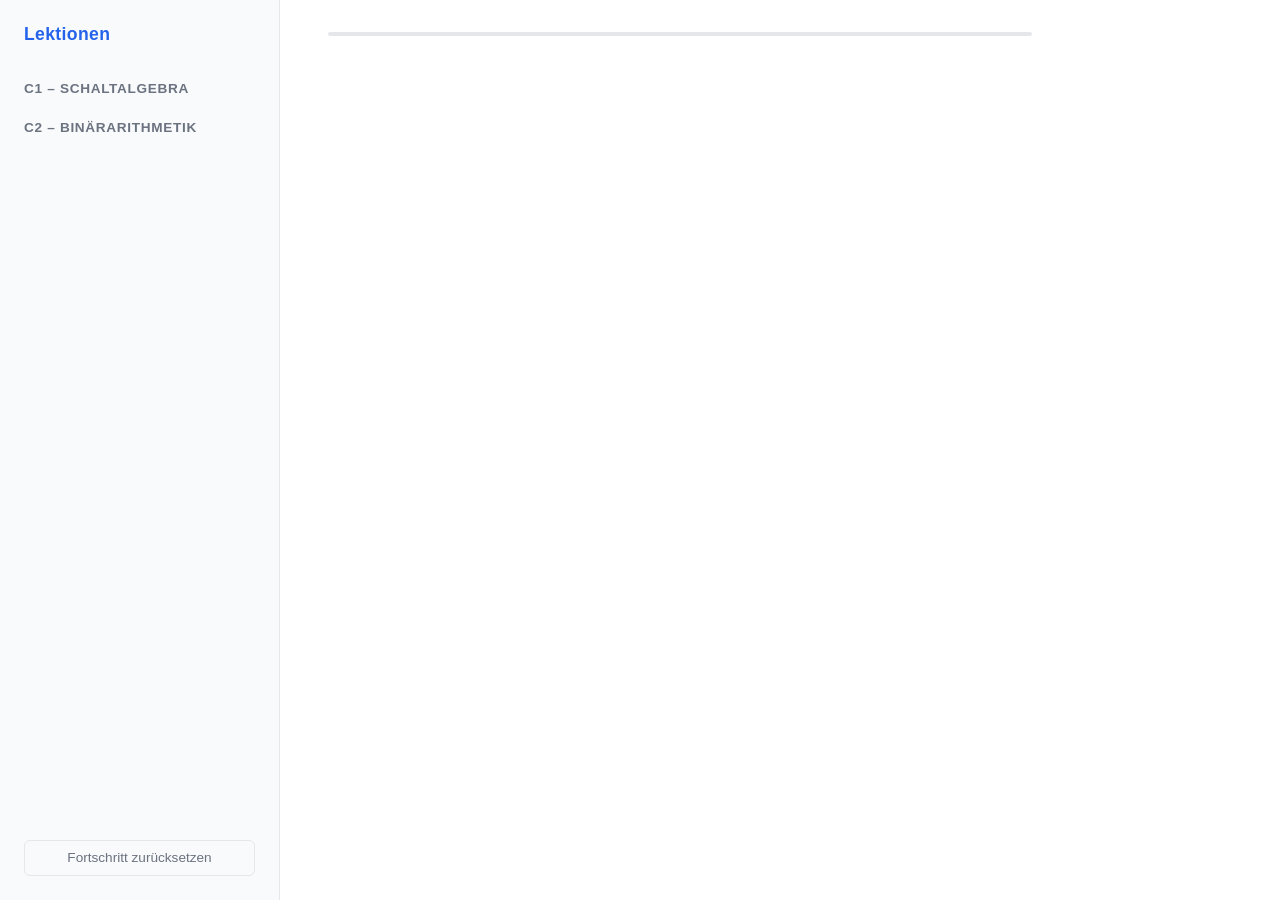
==== app/index.html @ 004c31af "feat: project scaffold with HTML shell, base CSS, empty JS modules Co-Authored-By: Claude Opus 4.6 (" ====
<!DOCTYPE html>
<html lang="de">
<head>
  <meta charset="UTF-8">
  <meta name="viewport" content="width=device-width, initial-scale=1.0">
  <title>KOIN Lernprogramm – Rechnerarchitektur</title>
  <link rel="stylesheet" href="css/style.css">
</head>
<body>
  <aside id="sidebar">
    <h2>Lektionen</h2>
    <div id="module-c1">
      <h3>C1 – Schaltalgebra</h3>
      <ul id="lesson-list-c1"></ul>
    </div>
    <div id="module-c2">
      <h3>C2 – Binärarithmetik</h3>
      <ul id="lesson-list-c2"></ul>
    </div>
    <button id="reset-progress">Fortschritt zurücksetzen</button>
  </aside>
  <main id="content">
    <div id="progress-bar-container">
      <div id="progress-bar"></div>
    </div>
    <div id="lesson-container"></div>
  </main>
  <script src="js/progress.js"></script>
  <script src="js/parser.js"></script>
  <script src="js/exercises.js"></script>
  <script src="js/renderer.js"></script>
  <script src="js/lessons-c1.js"></script>
  <script src="js/lessons-c2.js"></script>
  <script src="js/app.js"></script>
</body>
</html>
---- app/css/style.css ----
/* === CSS-Variablen === */
:root {
  --accent: #2563EB;
  --accent-light: #DBEAFE;
  --success: #16A34A;
  --error: #DC2626;
  --text: #1F2937;
  --text-light: #6B7280;
  --bg: #FFFFFF;
  --sidebar-bg: #F9FAFB;
  --border: #E5E7EB;
  --sidebar-width: 280px;
}

/* === Reset === */
*,
*::before,
*::after {
  box-sizing: border-box;
  margin: 0;
  padding: 0;
}

/* === Body: CSS Grid Layout === */
body {
  display: grid;
  grid-template-columns: var(--sidebar-width) 1fr;
  min-height: 100vh;
  font-family: -apple-system, BlinkMacSystemFont, "Segoe UI", Roboto,
    "Helvetica Neue", Arial, sans-serif;
  color: var(--text);
  background: var(--bg);
}

/* === Sidebar === */
#sidebar {
  display: flex;
  flex-direction: column;
  background: var(--sidebar-bg);
  border-right: 1px solid var(--border);
  padding: 1.5rem;
  position: sticky;
  top: 0;
  height: 100vh;
  overflow-y: auto;
}

#sidebar h2 {
  font-size: 1.1rem;
  color: var(--accent);
  margin-bottom: 1.25rem;
  letter-spacing: 0.02em;
}

#sidebar h3 {
  font-size: 0.85rem;
  color: var(--text-light);
  text-transform: uppercase;
  letter-spacing: 0.05em;
  margin-bottom: 0.5rem;
  margin-top: 1rem;
}

#sidebar ul {
  list-style: none;
}

#sidebar li {
  padding: 0.5rem 0.75rem;
  border-radius: 6px;
  cursor: pointer;
  font-size: 0.9rem;
  color: var(--text);
  transition: background 0.15s ease;
}

#sidebar li:hover {
  background: var(--accent-light);
}

#sidebar li.active {
  background: var(--accent-light);
  color: var(--accent);
  font-weight: 600;
}

#sidebar li.completed {
  color: var(--success);
}

/* Reset-Button: wird durch flex + margin-top:auto nach unten gedrückt */
#reset-progress {
  margin-top: auto;
  padding: 0.6rem 1rem;
  background: none;
  border: 1px solid var(--border);
  border-radius: 6px;
  color: var(--text-light);
  font-size: 0.85rem;
  cursor: pointer;
  transition: background 0.15s ease, color 0.15s ease;
}

#reset-progress:hover {
  background: var(--error);
  color: #fff;
  border-color: var(--error);
}

/* === Hauptinhalt === */
#content {
  padding: 2rem 3rem;
  max-width: 800px;
}

/* === Fortschrittsbalken === */
#progress-bar-container {
  height: 4px;
  background: #E5E7EB;
  border-radius: 2px;
  margin-bottom: 2rem;
}

#progress-bar {
  height: 100%;
  background: var(--accent);
  border-radius: 2px;
  width: 0%;
  transition: width 0.4s ease;
}

/* === Typografie === */
h1 {
  font-size: 1.8rem;
  margin-bottom: 1rem;
  color: var(--text);
}

h2 {
  font-size: 1.4rem;
  margin-bottom: 0.75rem;
  color: var(--text);
}

h3 {
  font-size: 1.1rem;
  margin-bottom: 0.5rem;
  color: var(--text);
}

p {
  line-height: 1.6;
  margin-bottom: 1rem;
  color: var(--text);
}
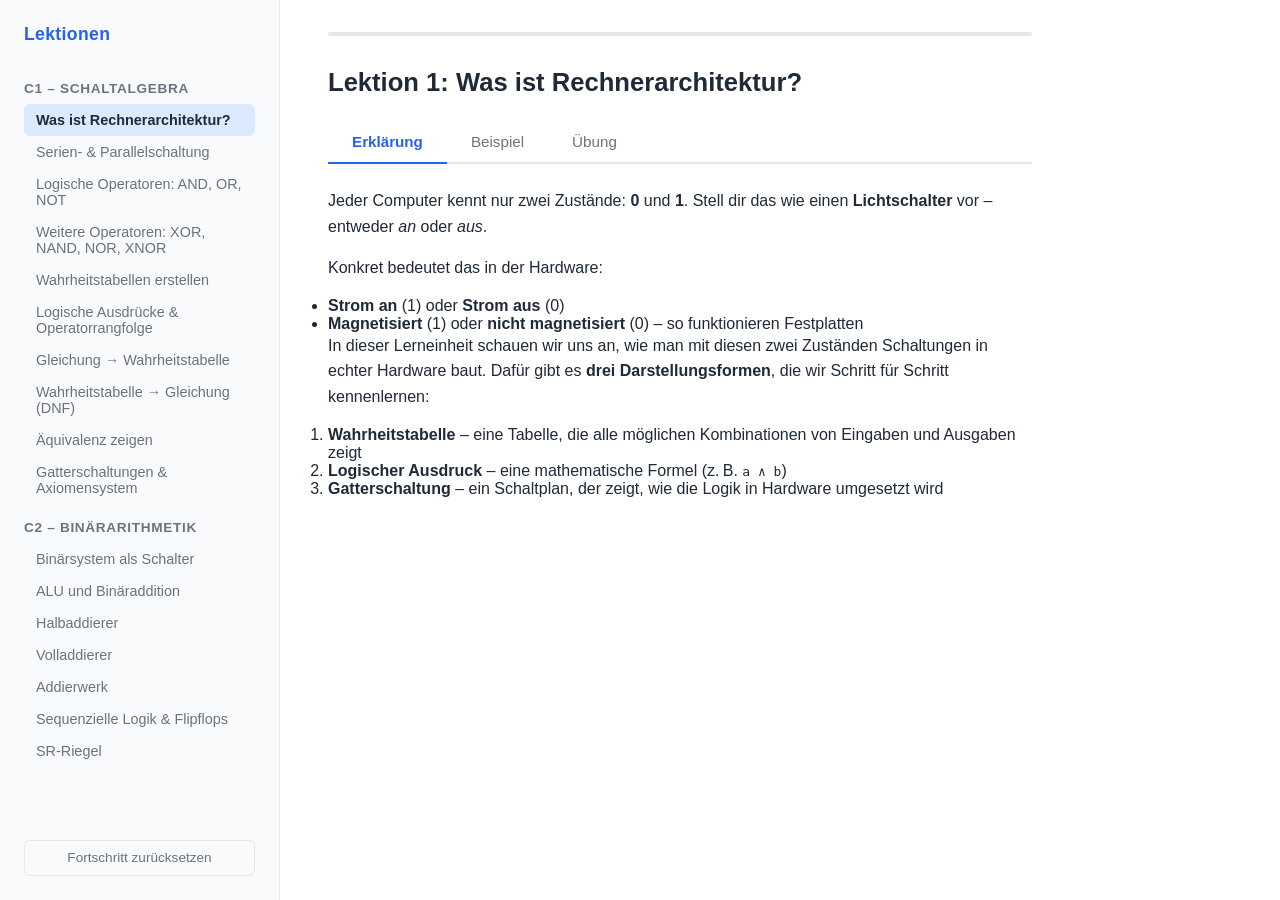
==== commit 75e32a7d: "feat: responsive layout, visual polish, integration fixes - Hamburger-Menue fuer Tablet/Mobil (<1024" ====
--- a/app/index.html
+++ b/app/index.html
@@ -7,6 +7,7 @@
   <link rel="stylesheet" href="css/style.css">
 </head>
 <body>
+  <button class="menu-toggle" id="menu-toggle">&#9776;</button>
   <aside id="sidebar">
     <h2>Lektionen</h2>
     <div id="module-c1">
--- a/app/css/style.css
+++ b/app/css/style.css
@@ -88,6 +88,14 @@
   color: var(--success);
 }
 
+#sidebar li.in-progress {
+  color: var(--text);
+}
+
+#sidebar li.not-started {
+  color: var(--text-light);
+}
+
 /* Reset-Button: wird durch flex + margin-top:auto nach unten gedrückt */
 #reset-progress {
   margin-top: auto;
@@ -153,3 +161,424 @@
   margin-bottom: 1rem;
   color: var(--text);
 }
+
+/* === Phase Tabs === */
+.phase-tabs {
+  display: flex;
+  gap: 0;
+  border-bottom: 2px solid var(--border);
+  margin-bottom: 1.5rem;
+}
+
+.phase-tab {
+  padding: 0.75rem 1.5rem;
+  border: none;
+  background: none;
+  cursor: pointer;
+  font-size: 0.95rem;
+  color: var(--text-light);
+  border-bottom: 2px solid transparent;
+  margin-bottom: -2px;
+  transition: all 0.2s;
+}
+
+.phase-tab:hover {
+  color: var(--text);
+}
+
+.phase-tab.active {
+  color: var(--accent);
+  border-bottom-color: var(--accent);
+  font-weight: 600;
+}
+
+/* === Phasen === */
+.phase {
+  display: none;
+  animation: fadeIn 0.3s ease;
+}
+
+.phase.active {
+  display: block;
+}
+
+@keyframes fadeIn {
+  from { opacity: 0; transform: translateY(5px); }
+  to { opacity: 1; transform: translateY(0); }
+}
+
+/* === Beispiel-Schritte === */
+.example-step {
+  background: var(--sidebar-bg);
+  border: 1px solid var(--border);
+  border-radius: 8px;
+  margin-bottom: 0.75rem;
+  overflow: hidden;
+}
+
+.example-step summary {
+  padding: 0.75rem 1rem;
+  cursor: pointer;
+  font-weight: 600;
+  color: var(--text);
+  list-style: none;
+}
+
+.example-step summary::before {
+  content: '▶ ';
+  font-size: 0.7rem;
+  margin-right: 0.5rem;
+  transition: transform 0.2s;
+  display: inline-block;
+}
+
+.example-step[open] summary::before {
+  transform: rotate(90deg);
+}
+
+.step-content {
+  padding: 0.75rem 1rem;
+  border-top: 1px solid var(--border);
+}
+
+/* === Lektion Titel === */
+#lesson-container h1 {
+  margin-bottom: 1.5rem;
+  font-size: 1.6rem;
+}
+
+/* === Uebungen allgemein === */
+.exercise-question {
+  font-weight: 600;
+  margin-bottom: 1rem;
+  font-size: 1.05rem;
+}
+
+.exercise-feedback {
+  margin-top: 1rem;
+  padding: 0.75rem 1rem;
+  border-radius: 8px;
+  font-size: 0.9rem;
+}
+
+.exercise-feedback.correct {
+  background: #DCFCE7;
+  color: #166534;
+  border: 1px solid #BBF7D0;
+}
+
+.exercise-feedback.incorrect {
+  background: #FEF2F2;
+  color: #991B1B;
+  border: 1px solid #FECACA;
+}
+
+/* === Multiple Choice === */
+.mc-options {
+  display: flex;
+  flex-direction: column;
+  gap: 0.5rem;
+}
+
+.mc-option {
+  padding: 0.75rem 1rem;
+  border: 2px solid var(--border);
+  border-radius: 8px;
+  background: white;
+  cursor: pointer;
+  text-align: left;
+  font-size: 0.95rem;
+  transition: all 0.2s;
+}
+
+.mc-option:hover:not(:disabled) {
+  border-color: var(--accent);
+  background: var(--accent-light);
+}
+
+.mc-option.correct {
+  border-color: var(--success);
+  background: #DCFCE7;
+  color: #166534;
+}
+
+.mc-option.incorrect {
+  border-color: var(--error);
+  background: #FEF2F2;
+  color: #991B1B;
+}
+
+.mc-option:disabled {
+  cursor: not-allowed;
+  opacity: 0.7;
+}
+
+/* === Wahrheitstabelle === */
+.truth-table {
+  border-collapse: collapse;
+  margin: 1rem 0;
+}
+
+.truth-table th,
+.truth-table td {
+  border: 1px solid var(--border);
+  padding: 0.5rem 1rem;
+  text-align: center;
+  min-width: 50px;
+}
+
+.truth-table th {
+  background: var(--sidebar-bg);
+  font-weight: 600;
+  font-size: 0.9rem;
+}
+
+.truth-table .input-col {
+  background: var(--sidebar-bg);
+  color: var(--text-light);
+}
+
+.truth-table .result-col {
+  cursor: pointer;
+  font-weight: 600;
+  user-select: none;
+  transition: all 0.15s;
+}
+
+.truth-table .result-col:hover {
+  background: var(--accent-light);
+}
+
+.truth-table .result-col.correct {
+  background: #DCFCE7;
+  color: #166534;
+}
+
+.truth-table .result-col.incorrect {
+  background: #FEF2F2;
+  color: #991B1B;
+}
+
+.exercise-check-btn {
+  margin-top: 1rem;
+  padding: 0.6rem 1.5rem;
+  background: var(--accent);
+  color: white;
+  border: none;
+  border-radius: 6px;
+  cursor: pointer;
+  font-size: 0.95rem;
+  transition: background 0.2s;
+}
+
+.exercise-check-btn:hover {
+  background: #1D4ED8;
+}
+
+.exercise-check-btn:disabled {
+  background: var(--text-light);
+  cursor: not-allowed;
+}
+
+/* === Ausdruck-Eingabe === */
+.expression-input-area {
+  margin: 1rem 0;
+}
+
+.expression-field {
+  width: 100%;
+  padding: 0.75rem;
+  font-family: 'Courier New', monospace;
+  font-size: 1.1rem;
+  border: 2px solid var(--border);
+  border-radius: 6px;
+  outline: none;
+  transition: border-color 0.2s;
+}
+
+.expression-field:focus {
+  border-color: var(--accent);
+}
+
+.symbol-buttons {
+  display: flex;
+  gap: 0.5rem;
+  margin-top: 0.5rem;
+  flex-wrap: wrap;
+}
+
+.symbol-btn {
+  padding: 0.4rem 0.8rem;
+  border: 1px solid var(--border);
+  border-radius: 4px;
+  background: var(--sidebar-bg);
+  cursor: pointer;
+  font-size: 1rem;
+  font-family: 'Courier New', monospace;
+  transition: all 0.15s;
+}
+
+.symbol-btn:hover {
+  background: var(--accent-light);
+  border-color: var(--accent);
+}
+
+/* === Zuordnung === */
+.matching-area {
+  display: grid;
+  grid-template-columns: 1fr 1fr;
+  gap: 2rem;
+  margin: 1rem 0;
+}
+
+.match-item {
+  padding: 0.75rem 1rem;
+  border: 2px solid var(--border);
+  border-radius: 8px;
+  cursor: pointer;
+  text-align: center;
+  margin-bottom: 0.5rem;
+  transition: all 0.2s;
+  user-select: none;
+}
+
+.match-item:hover {
+  border-color: var(--accent);
+}
+
+.match-item.selected {
+  border-color: var(--accent);
+  background: var(--accent-light);
+  box-shadow: 0 0 0 2px var(--accent-light);
+}
+
+.match-item.matched {
+  opacity: 0.9;
+  color: white;
+  font-weight: 600;
+}
+
+/* === Binaerrechnung === */
+.binary-calc {
+  display: inline-block;
+  font-family: 'Courier New', monospace;
+  font-size: 1.2rem;
+  margin: 1rem 0;
+}
+
+.binary-row {
+  display: flex;
+  justify-content: flex-end;
+  gap: 0.25rem;
+  margin-bottom: 0.25rem;
+}
+
+.binary-cell {
+  width: 2.5rem;
+  height: 2.5rem;
+  display: flex;
+  align-items: center;
+  justify-content: center;
+  font-weight: 600;
+}
+
+.binary-input {
+  width: 2.5rem;
+  height: 2.5rem;
+  text-align: center;
+  font-family: 'Courier New', monospace;
+  font-size: 1.2rem;
+  font-weight: 600;
+  border: 2px solid var(--border);
+  border-radius: 6px;
+  outline: none;
+  transition: border-color 0.2s;
+}
+
+.binary-input:focus {
+  border-color: var(--accent);
+}
+
+.binary-input.correct {
+  border-color: var(--success);
+  background: #DCFCE7;
+}
+
+.binary-input.incorrect {
+  border-color: var(--error);
+  background: #FEF2F2;
+}
+
+.binary-operator {
+  font-size: 1.2rem;
+  margin-right: 0.5rem;
+}
+
+.binary-divider {
+  border-top: 2px solid var(--text);
+  margin: 0.25rem 0;
+}
+
+.binary-label {
+  font-size: 0.8rem;
+  color: var(--text-light);
+  margin-right: 0.5rem;
+}
+
+/* === Gatter-Symbole (IEC 60617-12) === */
+.gate-symbol {
+  display: inline-block;
+  vertical-align: middle;
+}
+
+/* === Responsive: Tablet (< 1024px) === */
+@media (max-width: 1024px) {
+  body {
+    grid-template-columns: 1fr;
+  }
+
+  #sidebar {
+    position: fixed;
+    left: -280px;
+    top: 0;
+    z-index: 100;
+    transition: left 0.3s;
+    box-shadow: none;
+  }
+
+  #sidebar.open {
+    left: 0;
+    box-shadow: 2px 0 10px rgba(0,0,0,0.1);
+  }
+
+  #content {
+    padding: 1rem 1.5rem;
+  }
+
+  /* Hamburger Button */
+  .menu-toggle {
+    display: block;
+  }
+}
+
+@media (min-width: 1025px) {
+  .menu-toggle {
+    display: none;
+  }
+}
+
+.menu-toggle {
+  position: fixed;
+  top: 1rem;
+  left: 1rem;
+  z-index: 101;
+  background: var(--accent);
+  color: white;
+  border: none;
+  border-radius: 6px;
+  width: 40px;
+  height: 40px;
+  font-size: 1.2rem;
+  cursor: pointer;
+  display: none;
+}
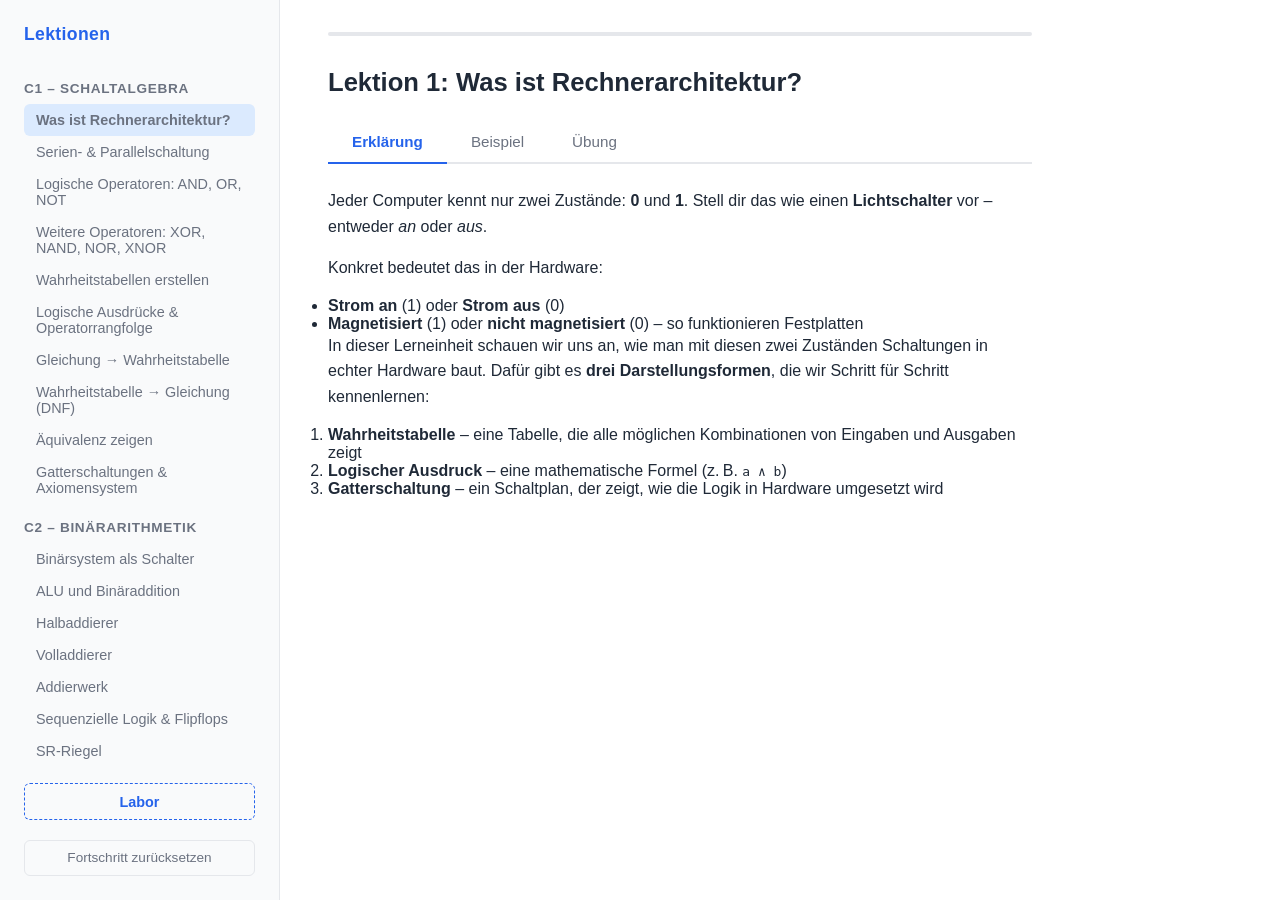
==== commit 2cf6c394: "feat: add sandbox/lab page with all interactive components Co-Authored-By: Claude Opus 4.6 (1M conte" ====
--- a/app/index.html
+++ b/app/index.html
@@ -18,6 +18,7 @@
       <h3>C2 – Binärarithmetik</h3>
       <ul id="lesson-list-c2"></ul>
     </div>
+    <div id="lab-entry" class="lab-entry">Labor</div>
     <button id="reset-progress">Fortschritt zurücksetzen</button>
   </aside>
   <main id="content">
@@ -28,8 +29,11 @@
   </main>
   <script src="js/progress.js"></script>
   <script src="js/parser.js"></script>
+  <script src="js/visuals.js"></script>
+  <script src="js/circuits.js"></script>
   <script src="js/exercises.js"></script>
   <script src="js/renderer.js"></script>
+  <script src="js/sandbox.js"></script>
   <script src="js/lessons-c1.js"></script>
   <script src="js/lessons-c2.js"></script>
   <script src="js/app.js"></script>
--- a/app/css/style.css
+++ b/app/css/style.css
@@ -10,6 +10,10 @@
   --sidebar-bg: #F9FAFB;
   --border: #E5E7EB;
   --sidebar-width: 280px;
+  --signal-high: #16A34A;
+  --signal-low: #9CA3AF;
+  --signal-carry: #F59E0B;
+  --signal-active: #2563EB;
 }
 
 /* === Reset === */
@@ -530,6 +534,29 @@
   display: inline-block;
   vertical-align: middle;
 }
+
+/* === Schaltungsdiagramme (Lektionen 13-17) === */
+.circuit-diagram {
+  display: block;
+  width: 100%;
+  max-width: 520px;
+  height: auto;
+  margin: 1rem auto;
+  background: #fafbfc;
+  border: 1px solid var(--border);
+  border-radius: 8px;
+  padding: 12px;
+}
+.cd-wire { stroke: #374151; stroke-width: 2; fill: none; }
+.cd-gate { fill: #fff; stroke: #374151; stroke-width: 2; }
+.cd-gate-text { text-anchor: middle; font-size: 14px; font-weight: bold; font-family: inherit; fill: #374151; }
+.cd-label { font-size: 14px; font-weight: bold; font-family: inherit; fill: #374151; }
+.cd-label-small { font-size: 12px; font-family: inherit; fill: #6B7280; }
+.cd-junction { fill: #374151; }
+.cd-block { fill: #DBEAFE; stroke: #374151; stroke-width: 2; }
+.cd-block-text { text-anchor: middle; font-size: 15px; font-weight: bold; font-family: inherit; fill: #1F2937; }
+.cd-neg { fill: #fff; stroke: #374151; stroke-width: 2; }
+.cd-feedback { stroke: #2563EB; stroke-width: 2; stroke-dasharray: 6,3; fill: none; }
 
 /* === Responsive: Tablet (< 1024px) === */
 @media (max-width: 1024px) {
@@ -582,3 +609,336 @@
   cursor: pointer;
   display: none;
 }
+
+/* === Visualisierungen === */
+.visual-container {
+  margin: 1.5rem 0;
+  text-align: center;
+}
+
+.visual-container .visual-label {
+  font-size: 0.85rem;
+  color: var(--text-light);
+  margin-bottom: 0.5rem;
+  text-align: center;
+}
+
+.gate-sim {
+  display: inline-block;
+  cursor: default;
+}
+
+.gate-sim .gate-input {
+  cursor: pointer;
+  transition: fill 0.15s;
+}
+
+.gate-sim .gate-input:hover {
+  filter: brightness(1.2);
+}
+
+.gate-sim .wire-high {
+  stroke: var(--signal-high);
+}
+
+.gate-sim .wire-low {
+  stroke: var(--signal-low);
+}
+
+.gate-sim .signal-dot-high {
+  fill: var(--signal-high);
+}
+
+.gate-sim .signal-dot-low {
+  fill: var(--signal-low);
+}
+
+/* Circuit View */
+.circuit-view {
+  display: block;
+  width: 100%;
+  max-width: 520px;
+  margin: 1rem auto;
+  background: #fafbfc;
+  border: 1px solid var(--border);
+  border-radius: 8px;
+  padding: 16px;
+}
+
+.circuit-view .gate-body {
+  fill: white;
+  stroke: var(--text);
+  stroke-width: 2;
+}
+
+.circuit-view .gate-label {
+  font-size: 10px;
+  fill: var(--text-light);
+  text-anchor: middle;
+}
+
+/* Verknüpfte Wahrheitstabelle */
+.truth-table-linked {
+  display: flex;
+  gap: 24px;
+  align-items: flex-start;
+  flex-wrap: wrap;
+}
+
+.truth-table-linked .truth-table tr.highlighted {
+  background: var(--accent-light);
+  outline: 2px solid var(--accent);
+  outline-offset: -1px;
+}
+
+.truth-table-linked .truth-table tr {
+  cursor: pointer;
+  transition: background 0.15s;
+}
+
+.truth-table-linked .truth-table tbody tr:hover {
+  background: var(--accent-light);
+}
+
+/* Binäraddition Animation */
+.binary-anim {
+  font-family: 'Courier New', monospace;
+  font-size: 1.3rem;
+  line-height: 2;
+  display: inline-block;
+  text-align: right;
+}
+
+.binary-anim .carry-bit {
+  color: var(--signal-carry);
+  font-size: 0.9rem;
+}
+
+.binary-anim .active-col {
+  background: var(--accent-light);
+  padding: 2px 6px;
+  border-radius: 3px;
+  color: var(--accent);
+  font-weight: bold;
+}
+
+.binary-anim .result-bit {
+  color: var(--signal-high);
+}
+
+.binary-anim-controls {
+  display: flex;
+  gap: 8px;
+  justify-content: center;
+  margin-top: 12px;
+}
+
+.binary-anim-controls button {
+  padding: 6px 14px;
+  border: 1px solid var(--border);
+  border-radius: 4px;
+  background: var(--sidebar-bg);
+  cursor: pointer;
+  font-size: 0.9rem;
+  transition: all 0.15s;
+}
+
+.binary-anim-controls button:hover {
+  background: var(--accent-light);
+  border-color: var(--accent);
+}
+
+.binary-anim-controls .btn-primary {
+  background: var(--accent);
+  color: white;
+  border-color: var(--accent);
+}
+
+.binary-anim-controls .btn-primary:hover {
+  background: #1D4ED8;
+}
+
+.binary-anim-step-info {
+  text-align: center;
+  color: var(--accent);
+  font-size: 0.85rem;
+  margin-top: 8px;
+}
+
+/* Timing-Diagramm */
+.timing-diagram {
+  border-top: 1px solid var(--border);
+  padding-top: 16px;
+  margin-top: 16px;
+}
+
+.timing-diagram .timing-label {
+  font-size: 12px;
+  color: var(--text-light);
+  font-weight: 600;
+  margin-bottom: 8px;
+}
+
+/* Ausdrucksbaum */
+.expression-tree-view {
+  text-align: center;
+  margin: 1rem 0;
+}
+
+.expression-tree-view .op-node {
+  stroke-width: 2;
+}
+
+.expression-tree-view .op-not { fill: #FEF2F2; stroke: var(--error); }
+.expression-tree-view .op-and { fill: #F0FDF4; stroke: var(--signal-high); }
+.expression-tree-view .op-or  { fill: #EFF6FF; stroke: var(--accent); }
+.expression-tree-view .op-text-not { fill: var(--error); }
+.expression-tree-view .op-text-and { fill: var(--signal-high); }
+.expression-tree-view .op-text-or  { fill: var(--accent); }
+
+.expression-tree-view .op-hidden { fill: #FEF3C7; stroke: #F59E0B; stroke-dasharray: 4,3; }
+.expression-tree-view .op-text-hidden { fill: #F59E0B; }
+
+.expression-tree-view .var-node {
+  fill: var(--sidebar-bg);
+  stroke: var(--signal-low);
+  stroke-width: 1.5;
+}
+
+.expression-tree-legend {
+  display: flex;
+  gap: 16px;
+  justify-content: center;
+  margin-top: 8px;
+  font-size: 0.8rem;
+}
+
+/* DNF Highlighter */
+.dnf-view {
+  display: flex;
+  gap: 32px;
+  align-items: flex-start;
+  flex-wrap: wrap;
+}
+
+.dnf-view .dnf-formula {
+  font-family: 'Courier New', monospace;
+  font-size: 1rem;
+  line-height: 2.2;
+}
+
+.dnf-view .dnf-minterm {
+  padding: 4px 8px;
+  border-radius: 4px;
+  font-weight: 500;
+}
+
+.dnf-view .dnf-rule {
+  background: #FEF3C7;
+  padding: 10px 14px;
+  border-radius: 6px;
+  font-size: 0.8rem;
+  color: #92400E;
+  margin-top: 12px;
+}
+
+/* Adder Simulation */
+.adder-sim {
+  text-align: center;
+}
+
+.adder-sim .bit-toggle {
+  width: 48px;
+  height: 32px;
+  display: inline-flex;
+  align-items: center;
+  justify-content: center;
+  border-radius: 4px;
+  font-weight: bold;
+  font-family: 'Courier New', monospace;
+  cursor: pointer;
+  color: white;
+  transition: all 0.15s;
+  border: none;
+  font-size: 1rem;
+}
+
+.adder-sim .bit-toggle.high {
+  background: var(--signal-high);
+}
+
+.adder-sim .bit-toggle.low {
+  background: var(--signal-low);
+}
+
+.adder-sim .bit-toggle:hover {
+  filter: brightness(1.15);
+}
+
+.adder-sim .adder-result {
+  color: var(--signal-high);
+  font-weight: 600;
+  font-size: 0.9rem;
+  margin-top: 8px;
+}
+
+/* Sandbox / Labor */
+.sandbox-section {
+  margin-bottom: 2.5rem;
+  padding-bottom: 2rem;
+  border-bottom: 1px solid var(--border);
+}
+
+.sandbox-section:last-child {
+  border-bottom: none;
+}
+
+.sandbox-section h2 {
+  font-size: 1.2rem;
+  margin-bottom: 1rem;
+  color: var(--accent);
+}
+
+.sandbox-section p {
+  font-size: 0.9rem;
+  color: var(--text-light);
+  margin-bottom: 1rem;
+}
+
+.sandbox-controls {
+  display: flex;
+  gap: 8px;
+  flex-wrap: wrap;
+  margin-bottom: 1rem;
+}
+
+.sandbox-controls select,
+.sandbox-controls input {
+  padding: 6px 12px;
+  border: 1px solid var(--border);
+  border-radius: 4px;
+  font-size: 0.9rem;
+}
+
+/* Labor-Eintrag in Sidebar */
+#sidebar .lab-entry {
+  margin-top: 1rem;
+  padding: 0.6rem 0.75rem;
+  border-radius: 6px;
+  cursor: pointer;
+  font-size: 0.9rem;
+  color: var(--accent);
+  font-weight: 600;
+  border: 1px dashed var(--accent);
+  text-align: center;
+  transition: all 0.15s;
+}
+
+#sidebar .lab-entry:hover {
+  background: var(--accent-light);
+}
+
+#sidebar .lab-entry.active {
+  background: var(--accent-light);
+  border-style: solid;
+}
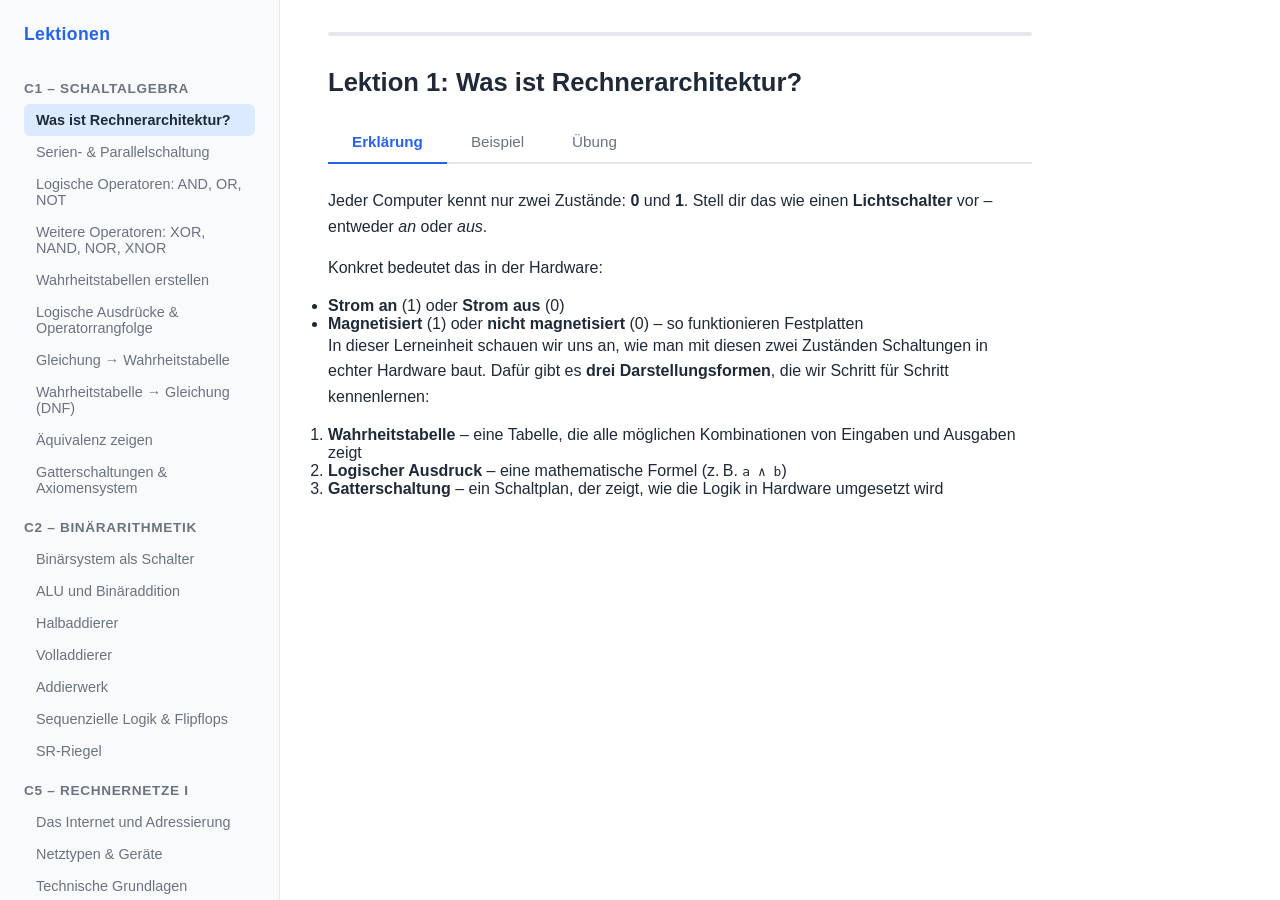
==== commit 469fb12b: "feat(c5): add infrastructure – CSS, progress, renderer, sidebar, app.js entries Co-Authored-By: Clau" ====
--- a/app/index.html
+++ b/app/index.html
@@ -18,6 +18,10 @@
       <h3>C2 – Binärarithmetik</h3>
       <ul id="lesson-list-c2"></ul>
     </div>
+    <div id="module-c5">
+      <h3>C5 – Rechnernetze I</h3>
+      <ul id="lesson-list-c5"></ul>
+    </div>
     <div id="lab-entry" class="lab-entry">Labor</div>
     <button id="reset-progress">Fortschritt zurücksetzen</button>
   </aside>
@@ -36,6 +40,7 @@
   <script src="js/sandbox.js"></script>
   <script src="js/lessons-c1.js"></script>
   <script src="js/lessons-c2.js"></script>
+  <script src="js/lessons-c5.js"></script>
   <script src="js/app.js"></script>
 </body>
 </html>
--- a/app/css/style.css
+++ b/app/css/style.css
@@ -942,3 +942,443 @@
   background: var(--accent-light);
   border-style: solid;
 }
+
+/* === C5: Netzwerk-Visualisierungen === */
+
+/* IP-Converter */
+.ip-converter {
+  display: flex;
+  flex-wrap: wrap;
+  gap: 1.5rem;
+  justify-content: center;
+  align-items: flex-start;
+}
+
+.ip-converter .octet-group {
+  display: flex;
+  flex-direction: column;
+  align-items: center;
+  gap: 4px;
+}
+
+.ip-converter .octet-separator {
+  font-size: 2rem;
+  font-weight: bold;
+  color: var(--text-light);
+  align-self: center;
+  padding-top: 1.5rem;
+}
+
+.ip-converter .place-values {
+  display: flex;
+  gap: 2px;
+}
+
+.ip-converter .place-values span {
+  width: 32px;
+  text-align: center;
+  font-size: 10px;
+  color: var(--text-light);
+}
+
+.ip-converter .bit-row {
+  display: flex;
+  gap: 2px;
+}
+
+.ip-converter .bit-btn {
+  width: 32px;
+  height: 32px;
+  border: 2px solid var(--border);
+  border-radius: 4px;
+  font-family: monospace;
+  font-size: 1rem;
+  font-weight: bold;
+  cursor: pointer;
+  transition: background 0.15s, color 0.15s;
+  display: flex;
+  align-items: center;
+  justify-content: center;
+  min-width: 44px;
+  min-height: 44px;
+}
+
+.ip-converter .bit-btn.high {
+  background: var(--signal-high);
+  color: white;
+  border-color: var(--signal-high);
+}
+
+.ip-converter .bit-btn.low {
+  background: var(--signal-low);
+  color: white;
+  border-color: var(--signal-low);
+}
+
+.ip-converter .octet-decimal input {
+  width: 60px;
+  text-align: center;
+  font-size: 1.1rem;
+  font-weight: bold;
+  padding: 4px;
+  border: 2px solid var(--border);
+  border-radius: 4px;
+  font-family: monospace;
+}
+
+.ip-converter .octet-decimal input:focus {
+  border-color: var(--accent);
+  outline: none;
+}
+
+.ip-converter .full-ip-display {
+  width: 100%;
+  text-align: center;
+  font-family: monospace;
+  font-size: 1.1rem;
+  color: var(--text);
+  margin-top: 0.5rem;
+  padding: 8px;
+  background: var(--sidebar-bg);
+  border-radius: 6px;
+}
+
+/* Subnet-Calculator */
+.subnet-calculator {
+  max-width: 700px;
+  margin: 0 auto;
+}
+
+.subnet-calculator .input-row {
+  display: flex;
+  gap: 0.5rem;
+  align-items: center;
+  flex-wrap: wrap;
+  margin-bottom: 1rem;
+}
+
+.subnet-calculator .input-row label {
+  font-weight: 600;
+  min-width: 120px;
+}
+
+.subnet-calculator .octet-input {
+  width: 55px;
+  text-align: center;
+  font-family: monospace;
+  font-size: 1rem;
+  padding: 6px 4px;
+  border: 2px solid var(--border);
+  border-radius: 4px;
+}
+
+.subnet-calculator .octet-input:focus {
+  border-color: var(--accent);
+  outline: none;
+}
+
+.subnet-calculator .octet-dot {
+  font-weight: bold;
+  font-size: 1.2rem;
+}
+
+.subnet-calculator .cidr-input {
+  width: 50px;
+  text-align: center;
+  font-family: monospace;
+  font-size: 1rem;
+  padding: 6px 4px;
+  border: 2px solid var(--border);
+  border-radius: 4px;
+}
+
+.subnet-calculator .results {
+  margin-top: 1rem;
+}
+
+.subnet-calculator .result-row {
+  display: flex;
+  gap: 0.5rem;
+  align-items: baseline;
+  padding: 6px 0;
+  border-bottom: 1px solid var(--border);
+}
+
+.subnet-calculator .result-row:last-child {
+  border-bottom: none;
+}
+
+.subnet-calculator .result-label {
+  font-weight: 600;
+  min-width: 140px;
+  color: var(--text);
+}
+
+.subnet-calculator .result-value {
+  font-family: monospace;
+  font-size: 1rem;
+}
+
+.subnet-calculator .binary-display {
+  margin-top: 1rem;
+  font-family: monospace;
+  font-size: 0.9rem;
+  line-height: 1.8;
+  background: var(--sidebar-bg);
+  padding: 12px;
+  border-radius: 6px;
+  overflow-x: auto;
+}
+
+.subnet-calculator .net-part {
+  color: var(--signal-high);
+  font-weight: bold;
+}
+
+.subnet-calculator .host-part {
+  color: var(--accent);
+  font-weight: bold;
+}
+
+/* Subnetting-Visualizer */
+.subnetting-viz {
+  max-width: 700px;
+  margin: 0 auto;
+}
+
+.subnetting-viz .controls {
+  display: flex;
+  gap: 1rem;
+  align-items: center;
+  margin-bottom: 1rem;
+  flex-wrap: wrap;
+}
+
+.subnetting-viz .controls label {
+  font-weight: 600;
+}
+
+.subnetting-viz .controls select {
+  padding: 6px 12px;
+  font-size: 1rem;
+  border: 2px solid var(--border);
+  border-radius: 4px;
+  min-width: 80px;
+}
+
+.subnetting-viz .address-bar {
+  width: 100%;
+  height: 40px;
+  display: flex;
+  border-radius: 6px;
+  overflow: hidden;
+  border: 2px solid var(--border);
+  margin-bottom: 1rem;
+}
+
+.subnetting-viz .subnet-segment {
+  display: flex;
+  align-items: center;
+  justify-content: center;
+  font-size: 0.75rem;
+  font-weight: 600;
+  color: white;
+  transition: flex 0.3s;
+  min-width: 0;
+  overflow: hidden;
+  text-overflow: ellipsis;
+  white-space: nowrap;
+  padding: 0 4px;
+}
+
+.subnetting-viz .subnet-details {
+  display: grid;
+  grid-template-columns: repeat(auto-fill, minmax(280px, 1fr));
+  gap: 0.75rem;
+}
+
+.subnetting-viz .subnet-card {
+  padding: 10px 14px;
+  border-radius: 6px;
+  border-left: 4px solid;
+  background: var(--sidebar-bg);
+  font-size: 0.85rem;
+}
+
+.subnetting-viz .subnet-card strong {
+  display: block;
+  margin-bottom: 4px;
+}
+
+.subnetting-viz .subnet-card code {
+  font-family: monospace;
+}
+
+/* Network-Diagram */
+.network-diagram {
+  text-align: center;
+}
+
+.network-diagram svg {
+  max-width: 100%;
+  height: auto;
+}
+
+.network-diagram .device-label {
+  font-size: 11px;
+  fill: var(--text);
+  text-anchor: middle;
+  font-weight: 600;
+}
+
+.network-diagram .device-sublabel {
+  font-size: 9px;
+  fill: var(--text-light);
+  text-anchor: middle;
+}
+
+.network-diagram .connection-line {
+  stroke: var(--border);
+  stroke-width: 2;
+}
+
+.network-diagram .device-icon {
+  fill: white;
+  stroke: var(--text);
+  stroke-width: 1.5;
+}
+
+/* Network-Labeling Exercise */
+.network-labeling .label-slot {
+  cursor: pointer;
+  fill: var(--accent-light);
+  stroke: var(--accent);
+  stroke-width: 1.5;
+  rx: 4;
+}
+
+.network-labeling .label-slot:hover {
+  fill: var(--accent);
+  stroke: var(--accent);
+}
+
+.network-labeling .label-slot.assigned {
+  fill: var(--accent);
+}
+
+.network-labeling .label-text {
+  font-size: 10px;
+  fill: var(--text);
+  text-anchor: middle;
+  pointer-events: none;
+  font-weight: 600;
+}
+
+.network-labeling .label-text.assigned {
+  fill: white;
+}
+
+.network-labeling .label-dropdown {
+  position: absolute;
+  background: white;
+  border: 2px solid var(--accent);
+  border-radius: 6px;
+  box-shadow: 0 4px 12px rgba(0,0,0,0.15);
+  z-index: 100;
+  padding: 4px 0;
+}
+
+.network-labeling .label-dropdown div {
+  padding: 8px 16px;
+  cursor: pointer;
+  font-size: 0.9rem;
+  min-height: 44px;
+  display: flex;
+  align-items: center;
+}
+
+.network-labeling .label-dropdown div:hover {
+  background: var(--accent-light);
+}
+
+/* Binary-Decimal Exercise */
+.binary-decimal-exercise .round-display {
+  text-align: center;
+  margin: 1rem 0;
+}
+
+.binary-decimal-exercise .given-value {
+  font-family: monospace;
+  font-size: 1.5rem;
+  font-weight: bold;
+  color: var(--accent);
+  margin: 0.5rem 0;
+}
+
+.binary-decimal-exercise .direction-hint {
+  font-size: 0.9rem;
+  color: var(--text-light);
+  margin-bottom: 0.5rem;
+}
+
+.binary-decimal-exercise input {
+  font-family: monospace;
+  font-size: 1.2rem;
+  text-align: center;
+  width: 180px;
+  padding: 8px;
+  border: 2px solid var(--border);
+  border-radius: 6px;
+}
+
+.binary-decimal-exercise input:focus {
+  border-color: var(--accent);
+  outline: none;
+}
+
+.binary-decimal-exercise .round-counter {
+  font-size: 0.85rem;
+  color: var(--text-light);
+  margin-bottom: 0.5rem;
+}
+
+/* Subnet Exercise */
+.subnet-exercise .field-row {
+  display: flex;
+  gap: 0.5rem;
+  align-items: center;
+  margin: 0.5rem 0;
+  flex-wrap: wrap;
+}
+
+.subnet-exercise .field-row label {
+  font-weight: 600;
+  min-width: 140px;
+}
+
+.subnet-exercise .field-row input {
+  font-family: monospace;
+  font-size: 1rem;
+  padding: 6px 8px;
+  border: 2px solid var(--border);
+  border-radius: 4px;
+  width: 180px;
+}
+
+.subnet-exercise .field-row input:focus {
+  border-color: var(--accent);
+  outline: none;
+}
+
+.subnet-exercise .field-row .field-feedback {
+  font-size: 0.85rem;
+  font-weight: 600;
+}
+
+.subnet-exercise .field-row .field-feedback.correct {
+  color: var(--success);
+}
+
+.subnet-exercise .field-row .field-feedback.wrong {
+  color: var(--error);
+}
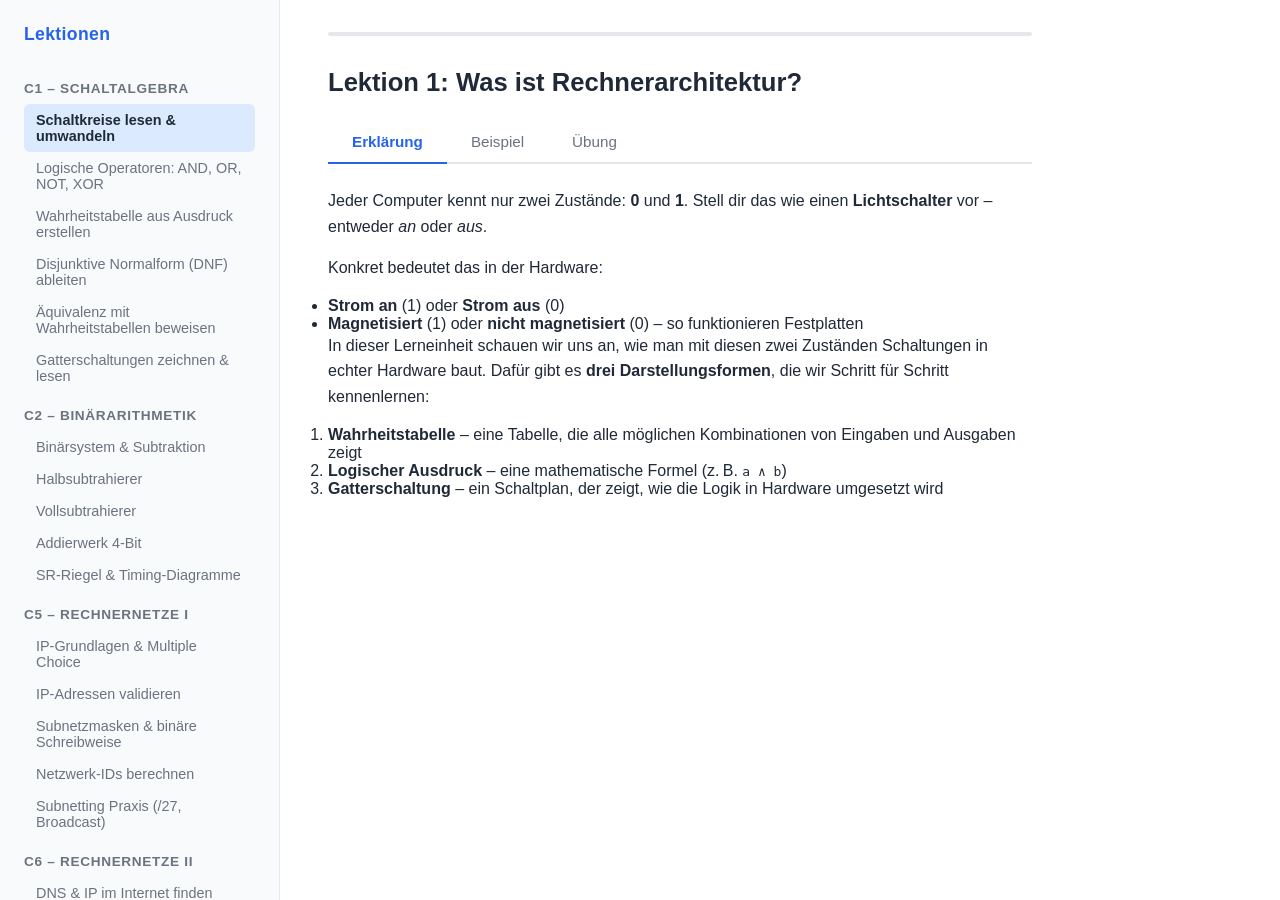
==== commit 4c9441c0: "feat: C6 hinzufügen, 21 Klausur-fokussierte Lektionen registrieren" ====
--- a/app/index.html
+++ b/app/index.html
@@ -3,7 +3,7 @@
 <head>
   <meta charset="UTF-8">
   <meta name="viewport" content="width=device-width, initial-scale=1.0">
-  <title>KOIN Lernprogramm – Rechnerarchitektur</title>
+  <title>KOIN Lernprogramm – C1/C2/C5/C6 Klausurvorbereitung</title>
   <link rel="stylesheet" href="css/style.css">
 </head>
 <body>
@@ -21,6 +21,10 @@
     <div id="module-c5">
       <h3>C5 – Rechnernetze I</h3>
       <ul id="lesson-list-c5"></ul>
+    </div>
+    <div id="module-c6">
+      <h3>C6 – Rechnernetze II</h3>
+      <ul id="lesson-list-c6"></ul>
     </div>
     <div id="lab-entry" class="lab-entry">Labor</div>
     <button id="reset-progress">Fortschritt zurücksetzen</button>
@@ -41,6 +45,7 @@
   <script src="js/lessons-c1.js"></script>
   <script src="js/lessons-c2.js"></script>
   <script src="js/lessons-c5.js"></script>
+  <script src="js/lessons-c6.js"></script>
   <script src="js/app.js"></script>
 </body>
 </html>
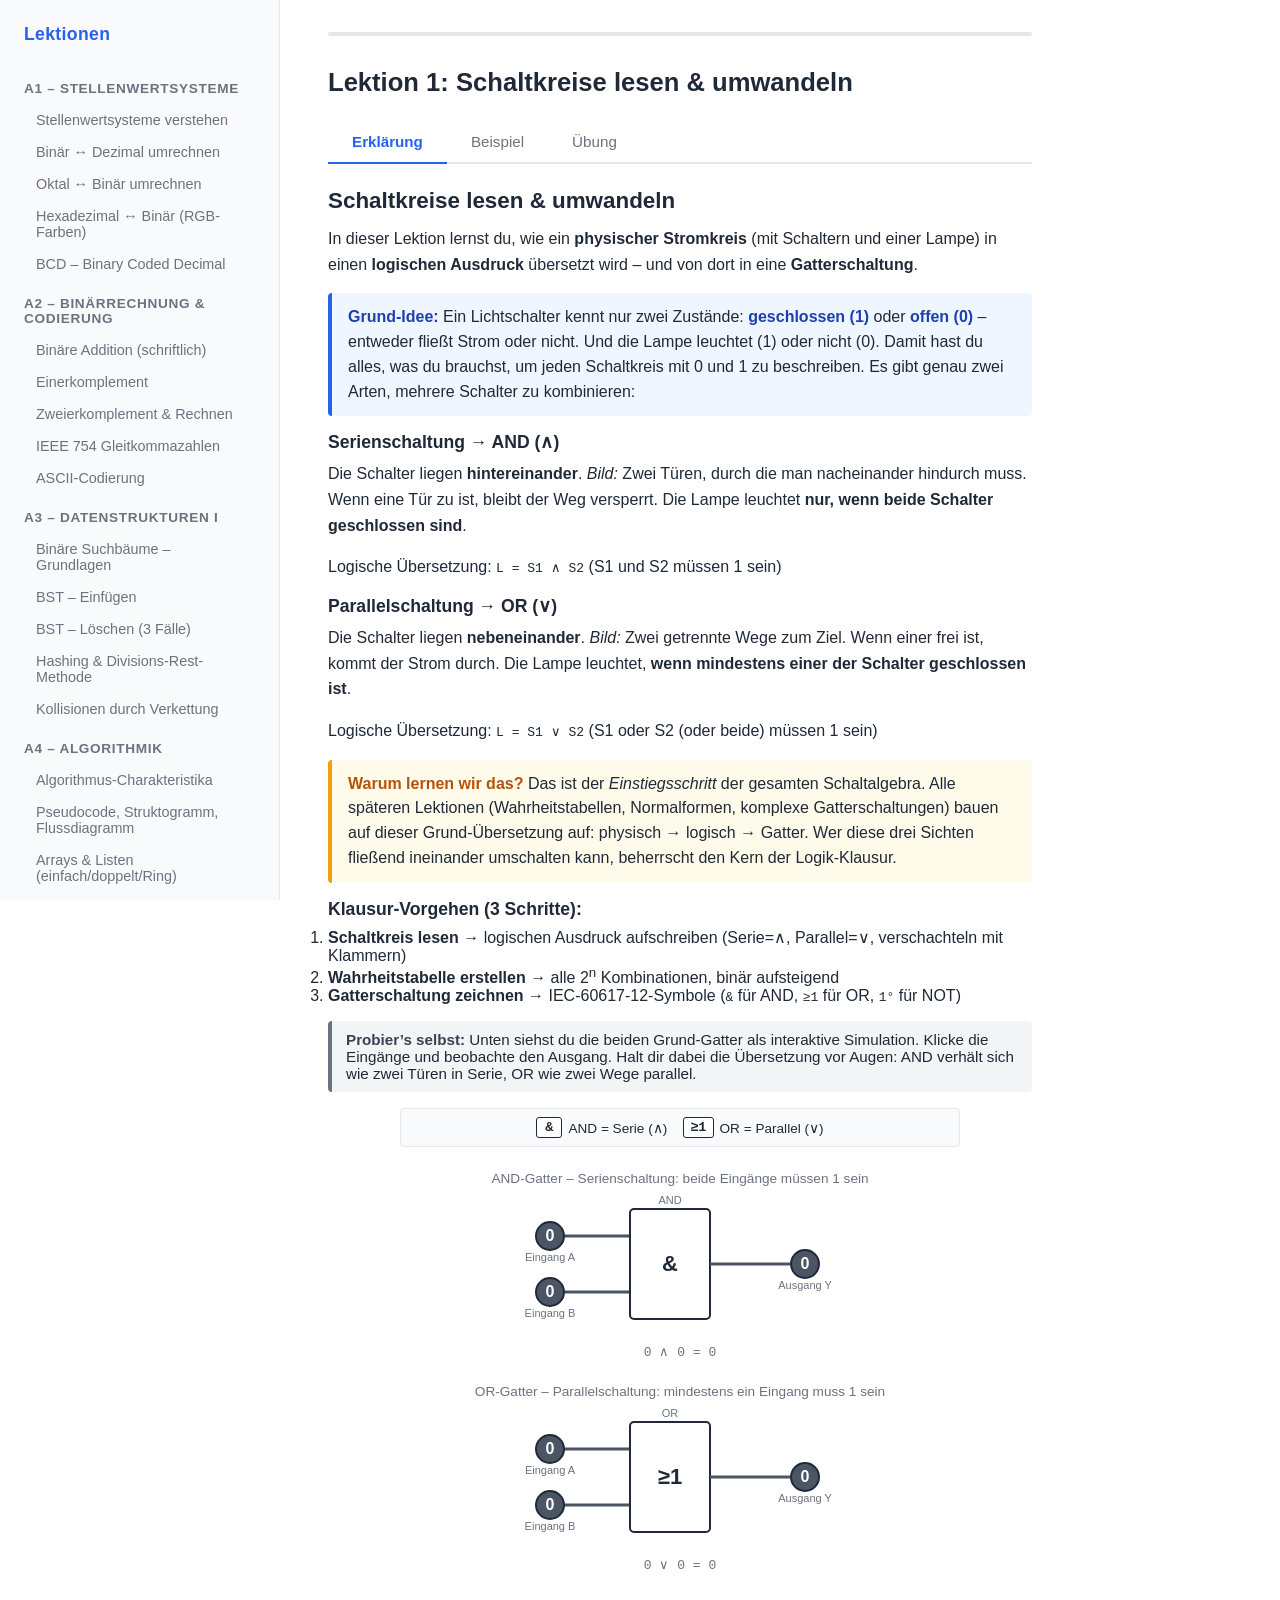
==== commit 28335b2a: "feat(a): Themenbereich A1-A4 (20 Lektionen) ergänzt Neue Module im KOIN-Lernprogramm, fokussiert auf" ====
--- a/app/index.html
+++ b/app/index.html
@@ -3,13 +3,29 @@
 <head>
   <meta charset="UTF-8">
   <meta name="viewport" content="width=device-width, initial-scale=1.0">
-  <title>KOIN Lernprogramm – C1/C2/C5/C6 Klausurvorbereitung</title>
+  <title>KOIN Lernprogramm – A &amp; C Klausurvorbereitung</title>
   <link rel="stylesheet" href="css/style.css">
 </head>
 <body>
   <button class="menu-toggle" id="menu-toggle">&#9776;</button>
   <aside id="sidebar">
     <h2>Lektionen</h2>
+    <div id="module-a1">
+      <h3>A1 – Stellenwertsysteme</h3>
+      <ul id="lesson-list-a1"></ul>
+    </div>
+    <div id="module-a2">
+      <h3>A2 – Binärrechnung &amp; Codierung</h3>
+      <ul id="lesson-list-a2"></ul>
+    </div>
+    <div id="module-a3">
+      <h3>A3 – Datenstrukturen I</h3>
+      <ul id="lesson-list-a3"></ul>
+    </div>
+    <div id="module-a4">
+      <h3>A4 – Algorithmik</h3>
+      <ul id="lesson-list-a4"></ul>
+    </div>
     <div id="module-c1">
       <h3>C1 – Schaltalgebra</h3>
       <ul id="lesson-list-c1"></ul>
@@ -42,6 +58,10 @@
   <script src="js/exercises.js"></script>
   <script src="js/renderer.js"></script>
   <script src="js/sandbox.js"></script>
+  <script src="js/lessons-a1.js"></script>
+  <script src="js/lessons-a2.js"></script>
+  <script src="js/lessons-a3.js"></script>
+  <script src="js/lessons-a4.js"></script>
   <script src="js/lessons-c1.js"></script>
   <script src="js/lessons-c2.js"></script>
   <script src="js/lessons-c5.js"></script>
--- a/app/css/style.css
+++ b/app/css/style.css
@@ -11,7 +11,7 @@
   --border: #E5E7EB;
   --sidebar-width: 280px;
   --signal-high: #16A34A;
-  --signal-low: #9CA3AF;
+  --signal-low: #4B5563;
   --signal-carry: #F59E0B;
   --signal-active: #2563EB;
 }
@@ -610,6 +610,78 @@
   display: none;
 }
 
+.circuit-legend {
+  display: flex;
+  gap: 16px;
+  flex-wrap: wrap;
+  justify-content: center;
+  font-size: 0.85rem;
+  background: #f9fafb;
+  border: 1px solid #e5e7eb;
+  padding: 8px 12px;
+  border-radius: 4px;
+  margin: 8px auto 16px;
+  max-width: 560px;
+}
+
+.circuit-legend .legend-item {
+  display: inline-flex;
+  align-items: center;
+  gap: 6px;
+}
+
+.circuit-legend .legend-symbol {
+  display: inline-block;
+  min-width: 26px;
+  padding: 2px 6px;
+  background: white;
+  border: 1.5px solid #1F2937;
+  border-radius: 3px;
+  text-align: center;
+  font-family: monospace;
+  font-weight: 600;
+}
+
+.reading-guide {
+  background: #f3f4f6;
+  border-left: 4px solid #6b7280;
+  padding: 10px 14px;
+  margin: 16px 0;
+  border-radius: 4px;
+  font-size: 0.95rem;
+}
+
+.reading-guide strong {
+  color: #374151;
+}
+
+/* === Erklaerungs-Bloecke (Analogie & Warum-Kontext) === */
+.analogy-box {
+  background: #eff6ff;
+  border-left: 4px solid #2563EB;
+  padding: 12px 16px;
+  margin: 16px 0;
+  border-radius: 4px;
+  line-height: 1.55;
+}
+
+.analogy-box strong {
+  color: #1e40af;
+}
+
+.why-context {
+  background: #fffbeb;
+  border-left: 4px solid #f59e0b;
+  padding: 12px 16px;
+  margin: 16px 0;
+  border-radius: 4px;
+  line-height: 1.55;
+}
+
+.why-context strong {
+  color: #b45309;
+}
+
 /* === Visualisierungen === */
 .visual-container {
   margin: 1.5rem 0;
